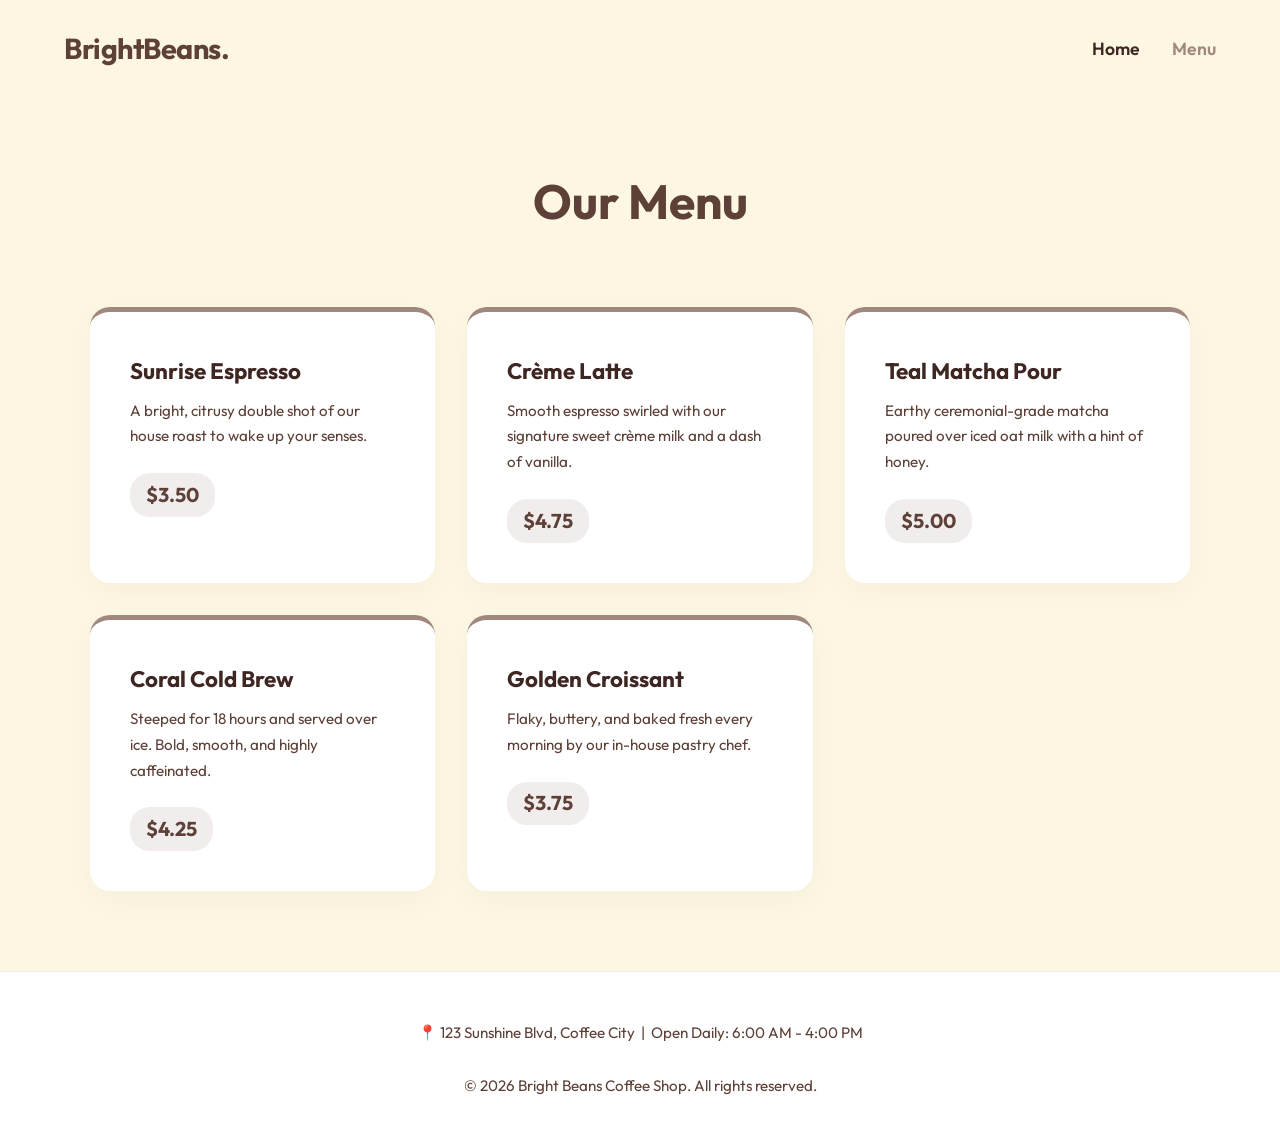
==== menu.html @ 5cc500ba "Add files via upload" ====
<!DOCTYPE html>
<html lang="en">
<head>
    <meta charset="UTF-8">
    <meta name="viewport" content="width=device-width, initial-scale=1.0">
    <title>Bright Beans | Menu</title>
    <link rel="stylesheet" href="style.css">
</head>
<body>

    <!-- Navigation -->
    <header>
        <div class="logo">BrightBeans.</div>
        <nav>
            <ul>
                <li><a href="index.html">Home</a></li>
                <li><a href="menu.html" class="active">Menu</a></li>
            </ul>
        </nav>
    </header>

    <!-- Menu Header -->
    <section class="page-header">
        <h1>Our Menu</h1>
    </section>

    <!-- Menu Grid -->
    <main class="menu-container">
        <div class="menu-grid">
            <div class="menu-card">
                <h3>Sunrise Espresso</h3>
                <p>A bright, citrusy double shot of our house roast to wake up your senses.</p>
                <span class="price">$3.50</span>
            </div>
            
            <div class="menu-card">
                <h3>Crème Latte</h3>
                <p>Smooth espresso swirled with our signature sweet crème milk and a dash of vanilla.</p>
                <span class="price">$4.75</span>
            </div>
            
            <div class="menu-card">
                <h3>Teal Matcha Pour</h3>
                <p>Earthy ceremonial-grade matcha poured over iced oat milk with a hint of honey.</p>
                <span class="price">$5.00</span>
            </div>

            <div class="menu-card">
                <h3>Coral Cold Brew</h3>
                <p>Steeped for 18 hours and served over ice. Bold, smooth, and highly caffeinated.</p>
                <span class="price">$4.25</span>
            </div>

            <div class="menu-card">
                <h3>Golden Croissant</h3>
                <p>Flaky, buttery, and baked fresh every morning by our in-house pastry chef.</p>
                <span class="price">$3.75</span>
            </div>
        </div>
    </main>

    <!-- Footer -->
    <footer>
        <p>📍 123 Sunshine Blvd, Coffee City &nbsp;|&nbsp; Open Daily: 6:00 AM - 4:00 PM</p>
        <br>
        <p>&copy; 2026 Bright Beans Coffee Shop. All rights reserved.</p>
    </footer>

</body>
</html>
---- style.css ----
@import url('https://fonts.googleapis.com/css2?family=Outfit:wght@300;400;600;700&display=swap');

/* --- CSS Variables: Creme & Brown Theme --- */
:root {
    --bg-creme: #FDF6E3; /* Warm, frothy creme */
    --text-main: #3E2723; /* Deep espresso brown for readable text */
    --accent-dark: #5D4037; /* Rich dark chocolate brown */
    --accent-light: #A1887F; /* Soft milk chocolate/mocha */
    --white: #FFFFFF;
}

/* --- Base Styles --- */
* {
    box-sizing: border-box;
    margin: 0;
    padding: 0;
}

body {
    font-family: 'Outfit', sans-serif;
    background-color: var(--bg-creme);
    color: var(--text-main);
    line-height: 1.7;
    display: flex;
    flex-direction: column;
    min-height: 100vh;
}

a {
    text-decoration: none;
    color: var(--text-main);
    transition: color 0.2s ease;
}

/* --- Navigation --- */
header {
    background-color: var(--bg-creme);
    padding: 1.5rem 5%;
    display: flex;
    justify-content: space-between;
    align-items: center;
    position: sticky;
    top: 0;
    z-index: 100;
}

.logo {
    font-size: 1.8rem;
    font-weight: 700;
    color: var(--accent-dark);
    letter-spacing: -0.5px;
}

nav ul {
    list-style: none;
    display: flex;
    gap: 2rem;
}

nav ul li a {
    font-weight: 600;
    font-size: 1.1rem;
}

nav ul li a:hover,
nav ul li a.active {
    color: var(--accent-light);
}

/* --- Hero Section (Home) --- */
.hero {
    text-align: center;
    padding: 6rem 5%;
    flex-grow: 1;
    display: flex;
    flex-direction: column;
    justify-content: center;
    align-items: center;
}

.hero h1 {
    font-size: 4rem;
    font-weight: 700;
    margin-bottom: 1rem;
    color: var(--text-main);
    line-height: 1.1;
}

.hero h1 span {
    color: var(--accent-light);
}

.hero p {
    font-size: 1.25rem;
    color: var(--accent-dark);
    margin-bottom: 2.5rem;
    max-width: 500px;
}

.btn {
    background-color: var(--accent-dark);
    color: var(--white);
    padding: 1rem 2.5rem;
    border-radius: 50px;
    font-size: 1.1rem;
    font-weight: 600;
    box-shadow: 0 10px 20px rgba(93, 64, 55, 0.15);
    transition: all 0.3s ease;
}

.btn:hover {
    background-color: var(--text-main);
    color: var(--white);
    transform: translateY(-3px);
    box-shadow: 0 15px 25px rgba(62, 39, 35, 0.2);
}

/* --- Page Headers --- */
.page-header {
    text-align: center;
    padding: 4rem 5% 2rem;
}

.page-header h1 {
    font-size: 3rem;
    color: var(--accent-dark);
}

/* --- Menu Grid --- */
.menu-container {
    padding: 2rem 5% 5rem;
    flex-grow: 1;
}

.menu-grid {
    display: grid;
    grid-template-columns: repeat(auto-fit, minmax(280px, 1fr));
    gap: 2rem;
    max-width: 1100px;
    margin: 0 auto;
}

.menu-card {
    background-color: var(--white);
    padding: 2.5rem;
    border-radius: 20px;
    box-shadow: 0 10px 30px rgba(0,0,0,0.03);
    border-top: 5px solid var(--accent-light);
    transition: transform 0.3s ease, box-shadow 0.3s ease;
}

.menu-card:hover {
    transform: translateY(-5px);
    box-shadow: 0 15px 35px rgba(62, 39, 35, 0.08);
}

.menu-card h3 {
    font-size: 1.4rem;
    margin-bottom: 0.5rem;
    color: var(--text-main);
}

.menu-card p {
    color: var(--accent-dark);
    font-size: 0.95rem;
    margin-bottom: 1.5rem;
}

.price {
    display: inline-block;
    font-size: 1.25rem;
    font-weight: 700;
    color: var(--accent-dark);
    background: rgba(161, 136, 127, 0.15);
    padding: 0.3rem 1rem;
    border-radius: 20px;
}

/* --- Footer --- */
footer {
    text-align: center;
    padding: 3rem 5%;
    background-color: var(--white);
    border-top: 1px solid rgba(93, 64, 55, 0.08);
    margin-top: auto;
}

footer p {
    color: var(--accent-dark);
    font-size: 0.95rem;
}

/* --- Mobile Responsiveness --- */
@media (max-width: 768px) {
    header {
        flex-direction: column;
        gap: 1.2rem;
        padding: 1.5rem 5%;
    }
    
    .hero h1 {
        font-size: 2.8rem;
    }

    .hero p {
        font-size: 1.1rem;
    }
}
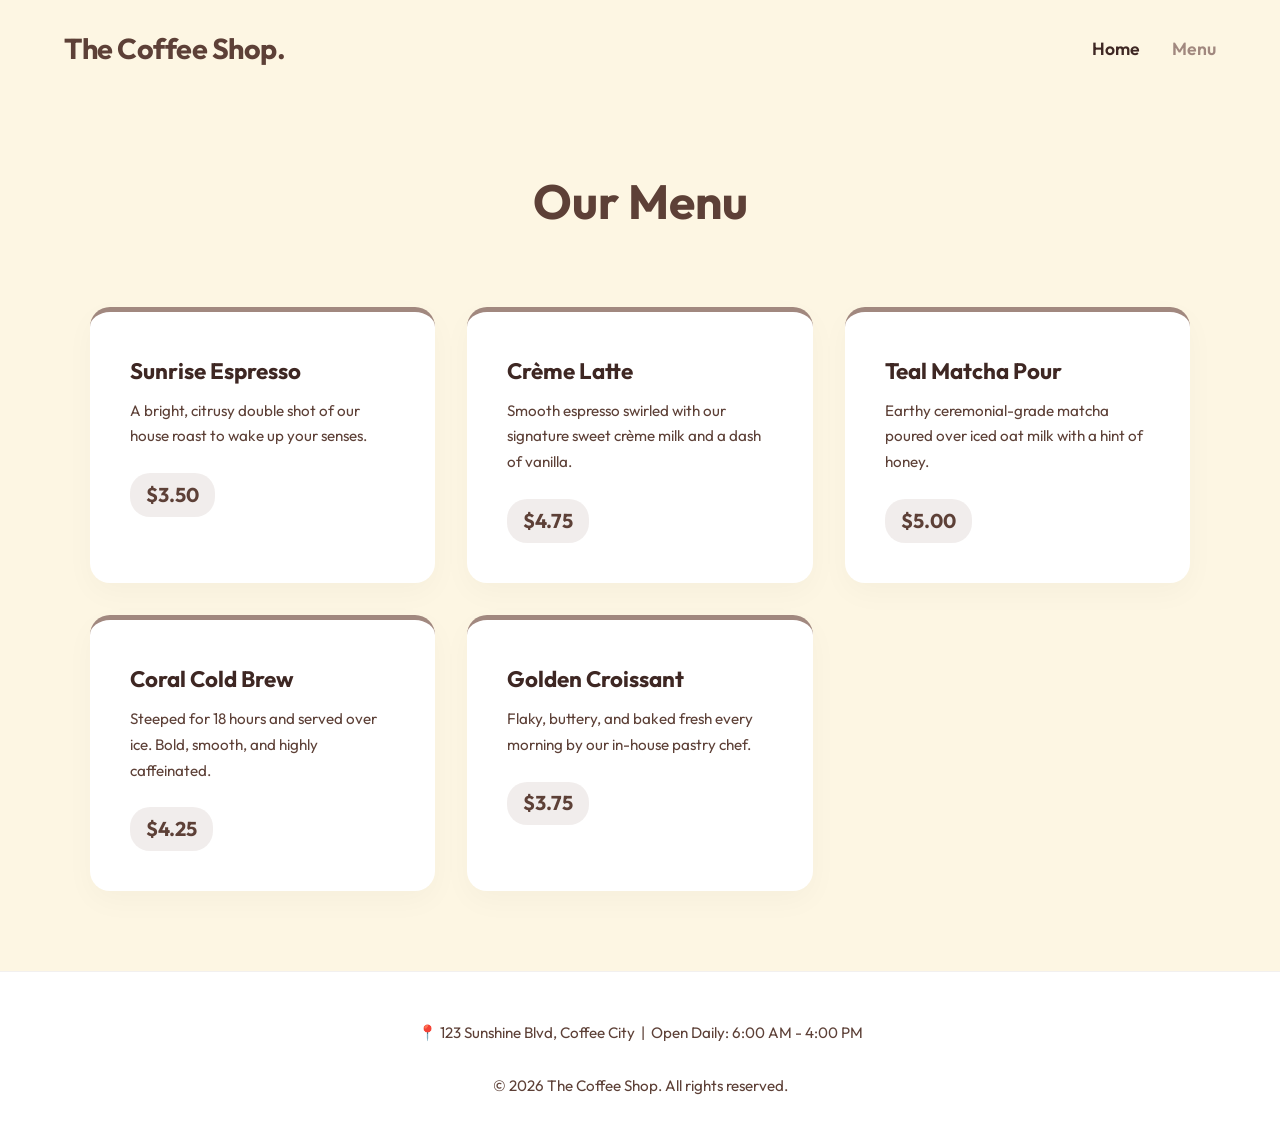
==== commit b0eabc17: "Add files via upload" ====
--- a/menu.html
+++ b/menu.html
@@ -3,14 +3,14 @@
 <head>
     <meta charset="UTF-8">
     <meta name="viewport" content="width=device-width, initial-scale=1.0">
-    <title>Bright Beans | Menu</title>
+    <title>The Coffee Shop | Menu</title>
     <link rel="stylesheet" href="style.css">
 </head>
 <body>
 
     <!-- Navigation -->
     <header>
-        <div class="logo">BrightBeans.</div>
+        <div class="logo">The Coffee Shop.</div>
         <nav>
             <ul>
                 <li><a href="index.html">Home</a></li>
@@ -63,7 +63,7 @@
     <footer>
         <p>📍 123 Sunshine Blvd, Coffee City &nbsp;|&nbsp; Open Daily: 6:00 AM - 4:00 PM</p>
         <br>
-        <p>&copy; 2026 Bright Beans Coffee Shop. All rights reserved.</p>
+        <p>&copy; 2026 The Coffee Shop. All rights reserved.</p>
     </footer>
 
 </body>
